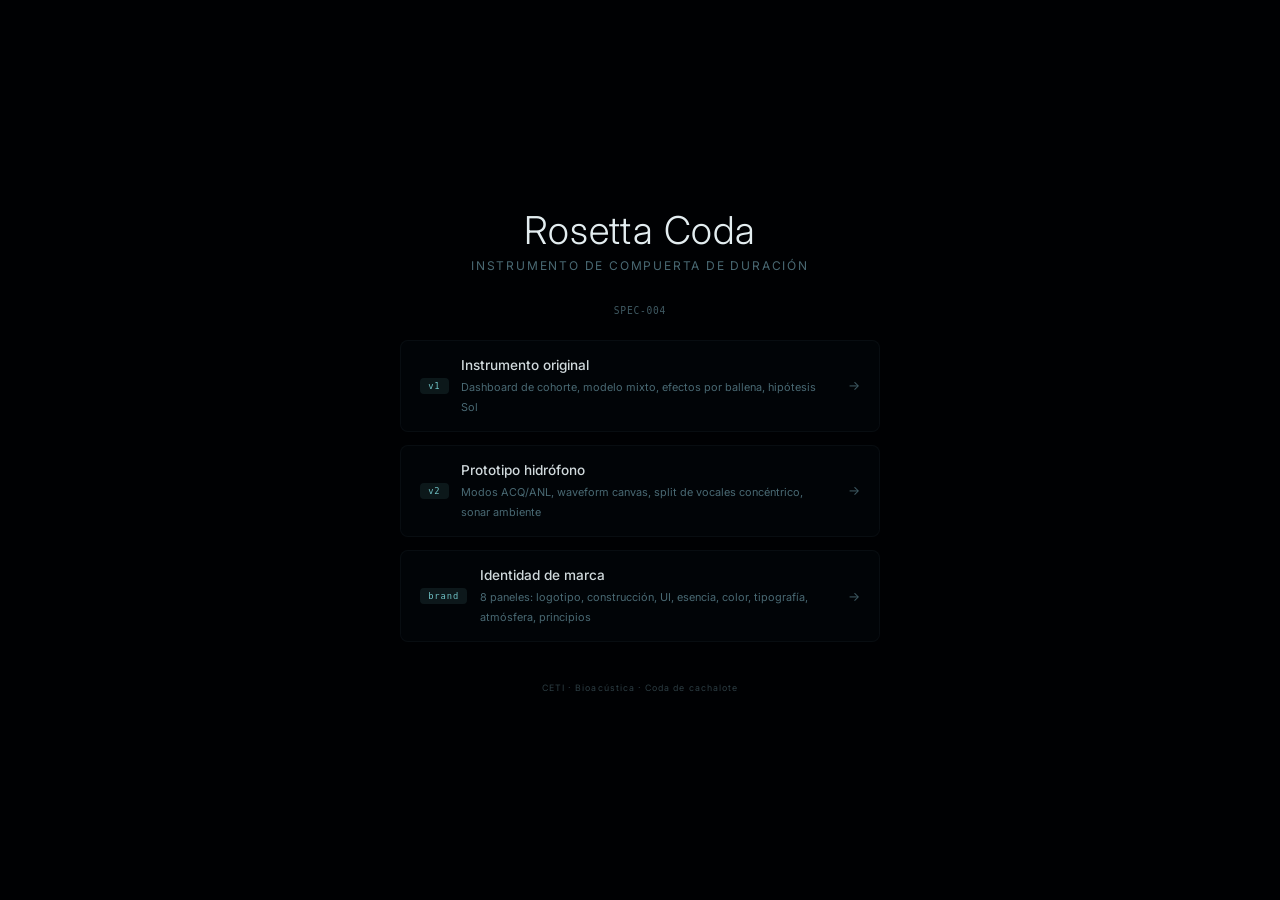
==== index.html @ 9d6b6f91 "feat(rosetta-coda): polish v2 states/transitions + anti-slop launcher - demo/rosetta-coda-v2.html: r" ====
<!DOCTYPE html>
<html lang="es">
<head>
  <meta charset="utf-8">
  <meta name="viewport" content="width=device-width, initial-scale=1">
  <title>Rosetta Coda — Instrumento de compuerta de duración</title>
  <link href="https://fonts.googleapis.com/css2?family=Inter:wght@300;400;500;600&display=swap" rel="stylesheet">
<style>
*, *::before, *::after { box-sizing: border-box; margin: 0; padding: 0; }
html, body { width: 100%; height: 100%; }
body {
  background: oklch(0.07 0.015 240);
  font-family: "Inter", system-ui, sans-serif;
  color: oklch(0.88 0.01 215);
  -webkit-font-smoothing: antialiased;
  display: flex; flex-direction: column; align-items: center;
  justify-content: center; min-height: 100dvh; padding: 2rem;
}
h1 {
  font-weight: 300; font-size: clamp(1.6rem, 3vw, 2.4rem);
  letter-spacing: 0.02em; margin-bottom: 0.3rem;
  color: oklch(0.94 0.012 215);
}
.sub {
  font-size: 0.75rem; letter-spacing: 0.15em; text-transform: uppercase;
  color: oklch(0.50 0.04 218); margin-bottom: 2rem;
}
.cards {
  display: grid; gap: 0.8rem; width: 100%; max-width: 480px;
}
.card {
  background: oklch(0.10 0.016 236);
  border: 1px solid oklch(0.25 0.02 230 / 0.3);
  border-radius: 8px; padding: 1rem 1.2rem;
  text-decoration: none; color: inherit;
  display: flex; align-items: center; gap: 0.8rem;
  transition: background 0.15s ease, border-color 0.15s ease;
}
.card:hover { background: oklch(0.13 0.018 234);
  border-color: oklch(0.35 0.025 228 / 0.4); }
.card:active { transform: scale(0.99); }
.card .badge {
  font-family: "SF Mono", ui-monospace, monospace;
  font-size: 0.55rem; letter-spacing: 0.1em;
  padding: 0.2rem 0.5rem; border-radius: 4px;
  background: oklch(0.60 0.06 200 / 0.15);
  color: oklch(0.76 0.08 200); flex: none;
}
.card .info { flex: 1; }
.card .info strong {
  font-weight: 500; font-size: 0.85rem;
  display: block; margin-bottom: 0.15rem;
}
.card .info span {
  font-size: 0.68rem; color: oklch(0.50 0.04 218);
}
.card .arrow {
  font-size: 0.8rem; color: oklch(0.45 0.035 220);
  flex: none; transition: transform 0.15s ease;
}
.card:hover .arrow { transform: translateX(3px); }
.footer {
  margin-top: 2.5rem;
  font-size: 0.55rem; letter-spacing: 0.12em;
  color: oklch(0.35 0.025 220); text-align: center;
}
.spec {
  font-family: "SF Mono", ui-monospace, monospace;
  font-size: 0.6rem; color: oklch(0.45 0.035 220);
  letter-spacing: 0.08em; margin-bottom: 1.5rem;
}
</style>
</head>
<body>
  <h1>Rosetta Coda</h1>
  <p class="sub">Instrumento de compuerta de duración</p>
  <p class="spec">SPEC-004</p>

  <div class="cards">
    <a class="card" href="/demo/index.html">
      <span class="badge">v1</span>
      <span class="info">
        <strong>Instrumento original</strong>
        <span>Dashboard de cohorte, modelo mixto, efectos por ballena, hipótesis Sol</span>
      </span>
      <span class="arrow">→</span>
    </a>

    <a class="card" href="/demo/rosetta-coda-v2.html">
      <span class="badge">v2</span>
      <span class="info">
        <strong>Prototipo hidrófono</strong>
        <span>Modos ACQ/ANL, waveform canvas, split de vocales concéntrico, sonar ambiente</span>
      </span>
      <span class="arrow">→</span>
    </a>

    <a class="card" href="/demo/rosetta-coda-brandkit.html">
      <span class="badge">brand</span>
      <span class="info">
        <strong>Identidad de marca</strong>
        <span>8 paneles: logotipo, construcción, UI, esencia, color, tipografía, atmósfera, principios</span>
      </span>
      <span class="arrow">→</span>
    </a>
  </div>

  <footer class="footer">CETI · Bioacústica · Coda de cachalote</footer>
</body>
</html>
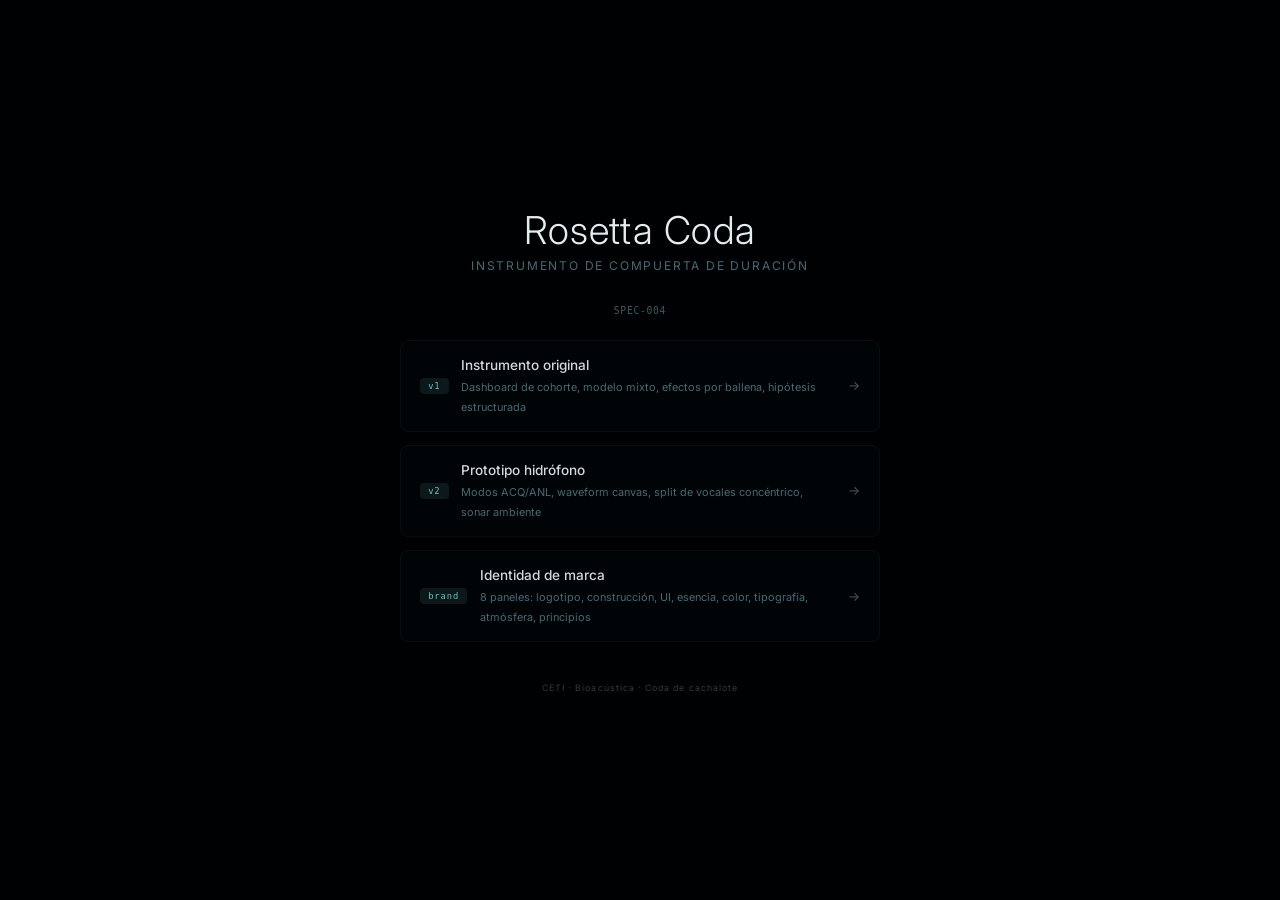
==== commit b1c5bbcc: "refactor: generalize hypothesis demo naming beyond SOL Drops the SOL-specific names now that the sta" ====
--- a/index.html
+++ b/index.html
@@ -81,7 +81,7 @@
       <span class="badge">v1</span>
       <span class="info">
         <strong>Instrumento original</strong>
-        <span>Dashboard de cohorte, modelo mixto, efectos por ballena, hipótesis Sol</span>
+        <span>Dashboard de cohorte, modelo mixto, efectos por ballena, hipótesis estructurada</span>
       </span>
       <span class="arrow">→</span>
     </a>
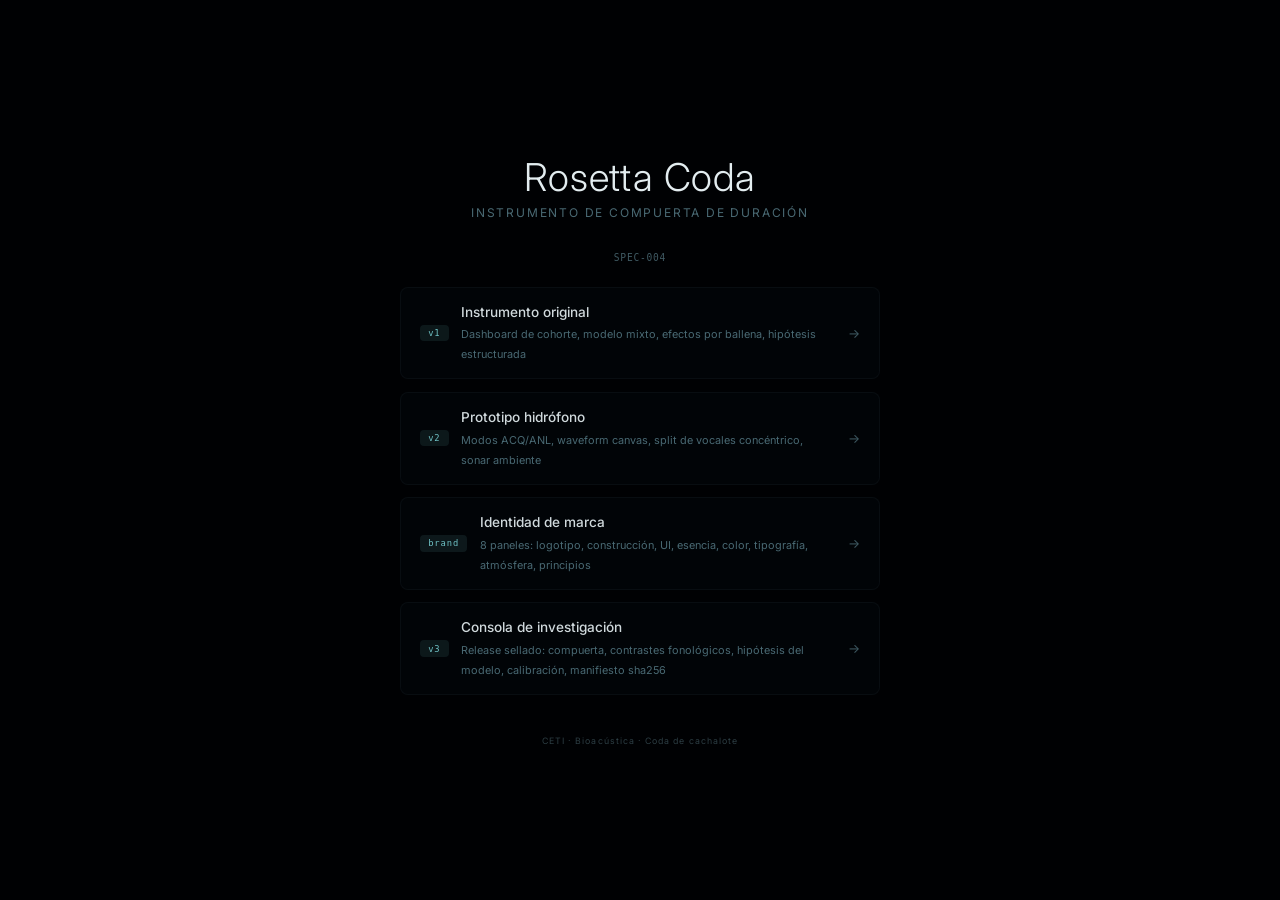
==== commit be876156: "feat: research console UI + live hypothesis artifact + static deploy config (SPEC-011)" ====
--- a/index.html
+++ b/index.html
@@ -103,6 +103,15 @@
       </span>
       <span class="arrow">→</span>
     </a>
+
+    <a class="card" href="/research/">
+      <span class="badge">v3</span>
+      <span class="info">
+        <strong>Consola de investigación</strong>
+        <span>Release sellado: compuerta, contrastes fonológicos, hipótesis del modelo, calibración, manifiesto sha256</span>
+      </span>
+      <span class="arrow">→</span>
+    </a>
   </div>
 
   <footer class="footer">CETI · Bioacústica · Coda de cachalote</footer>
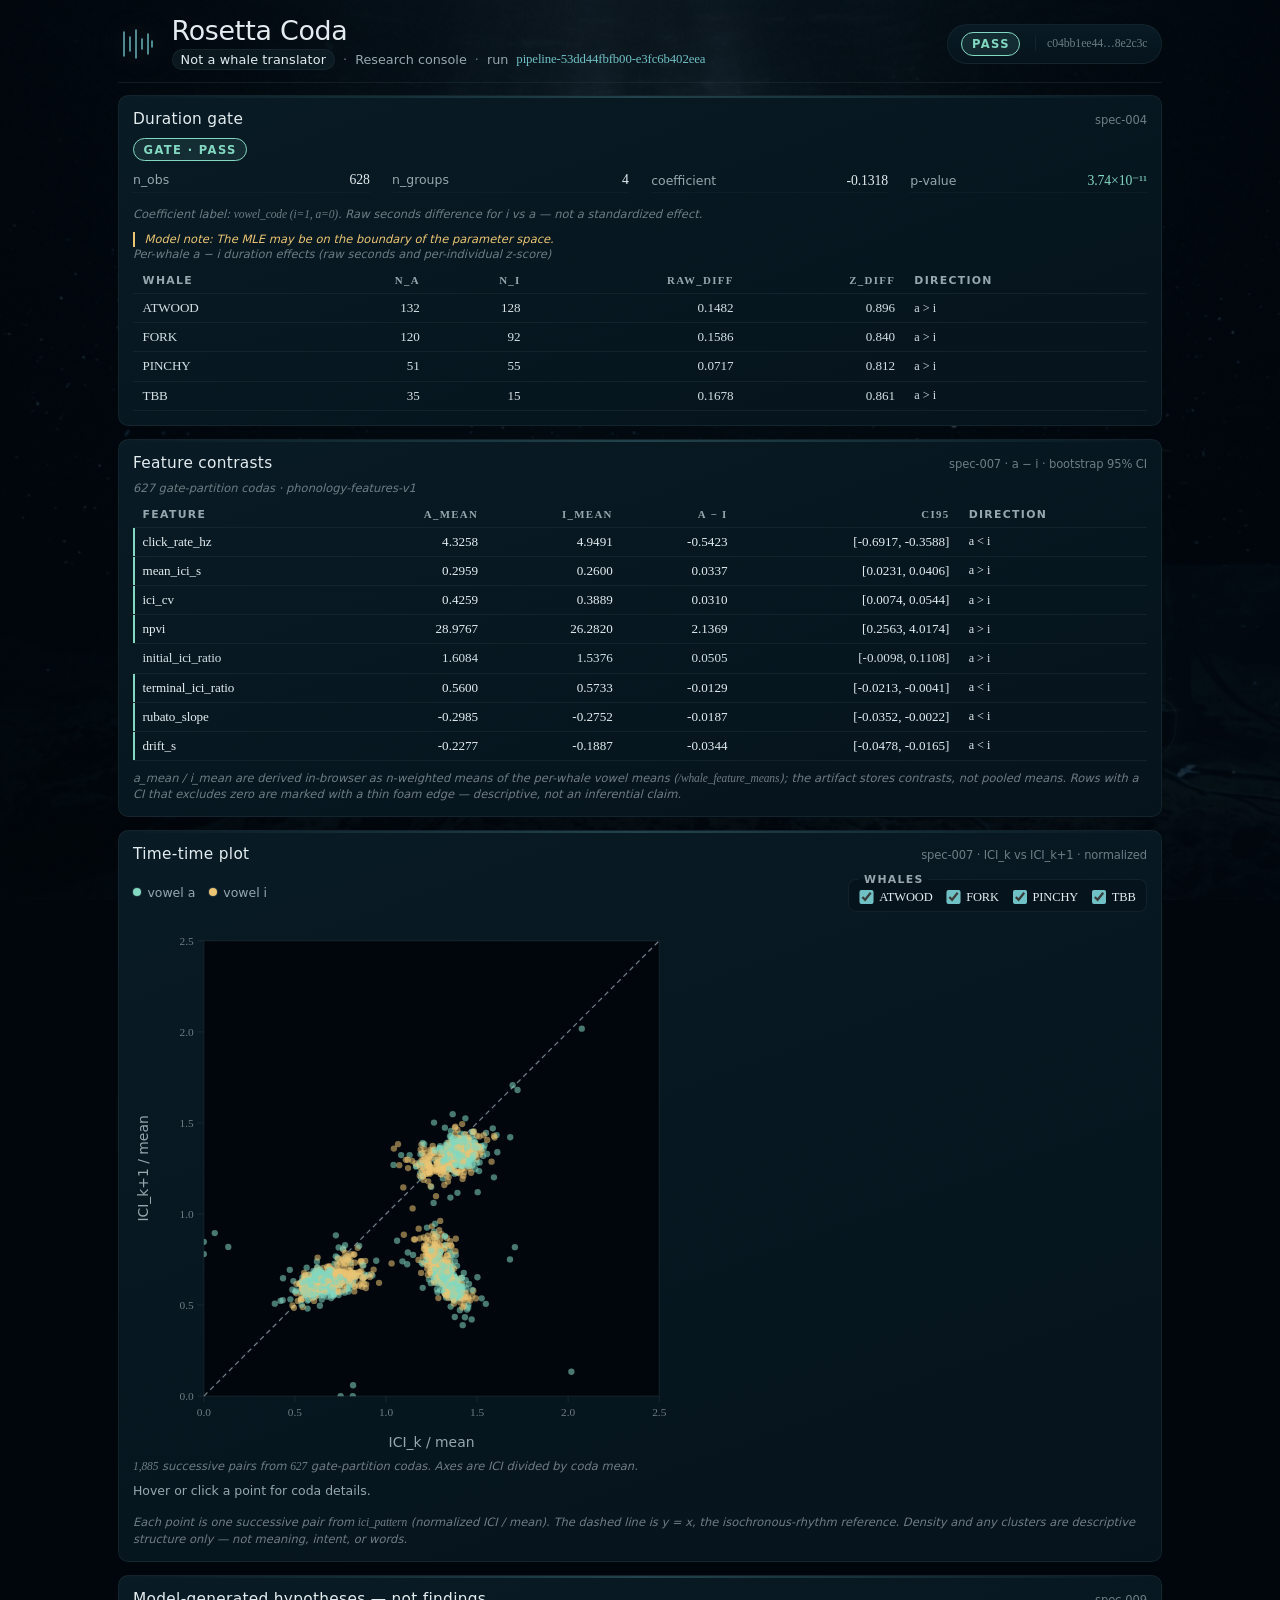
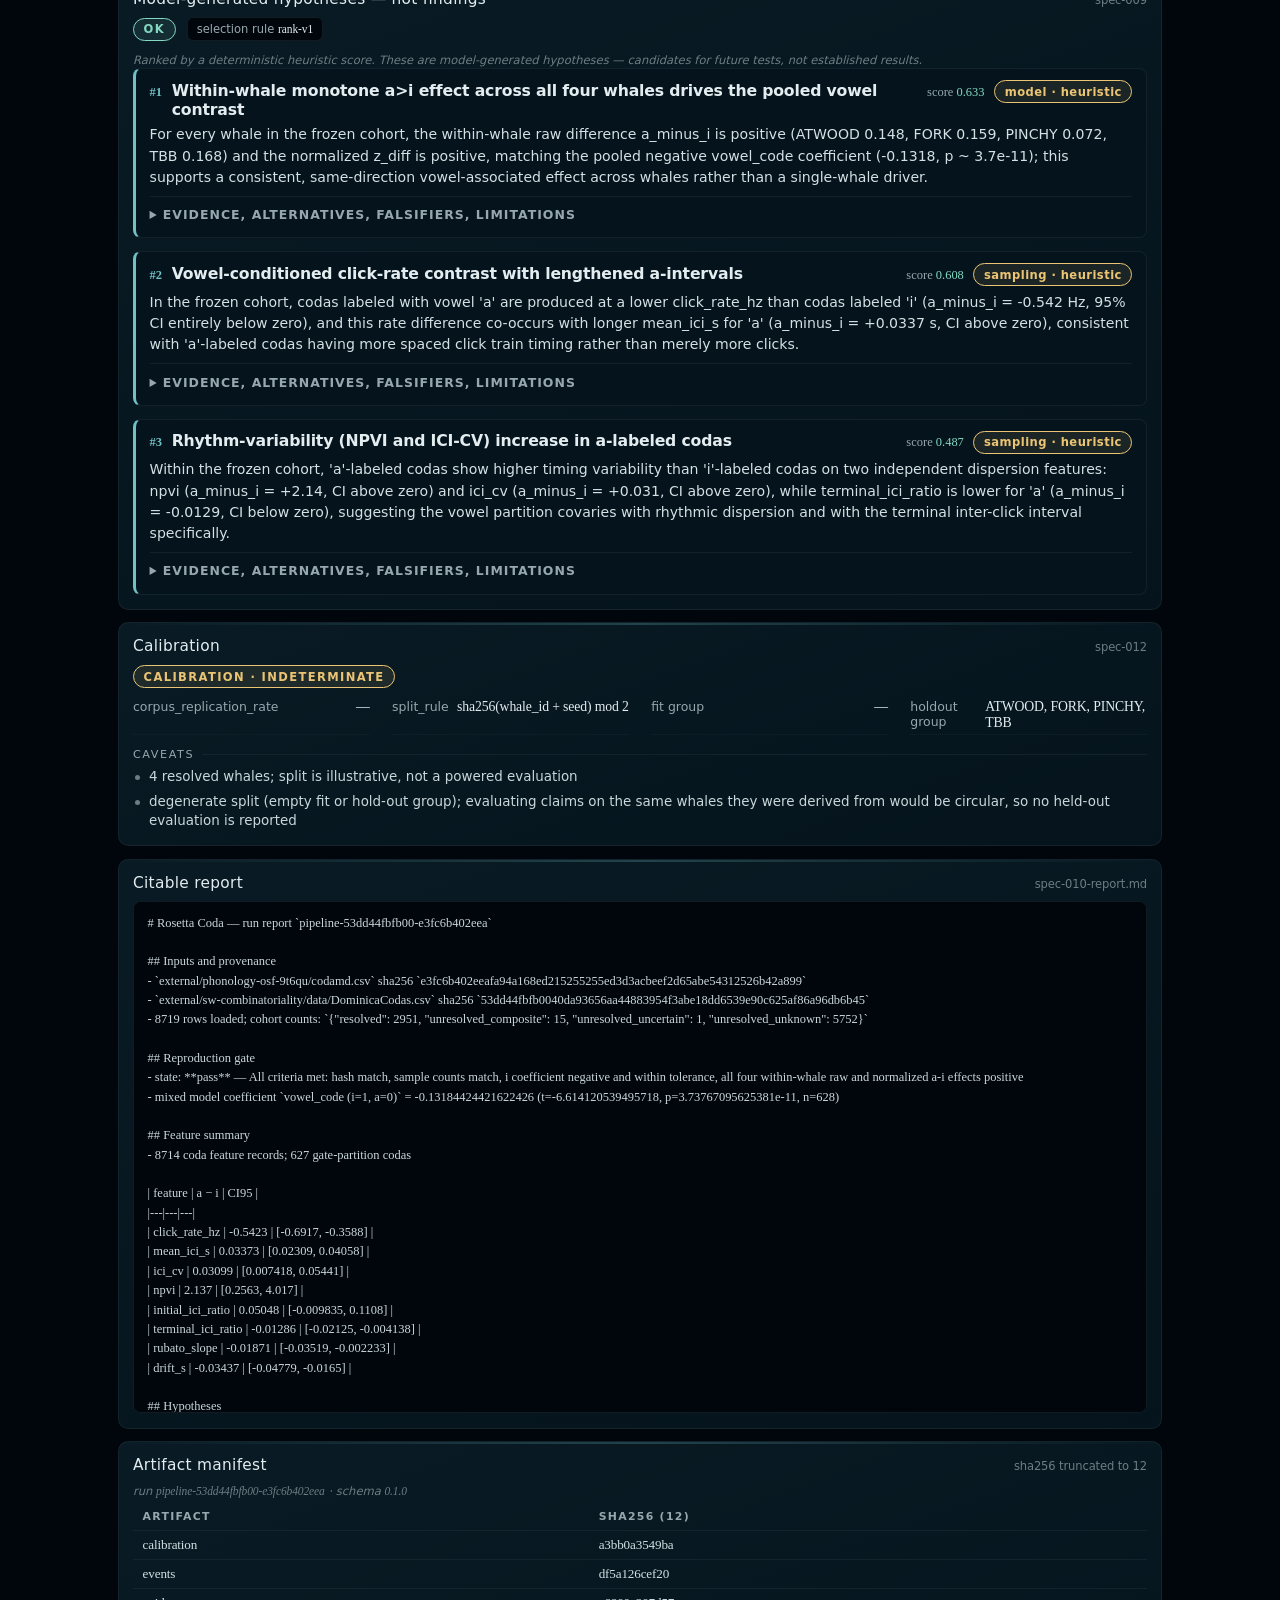
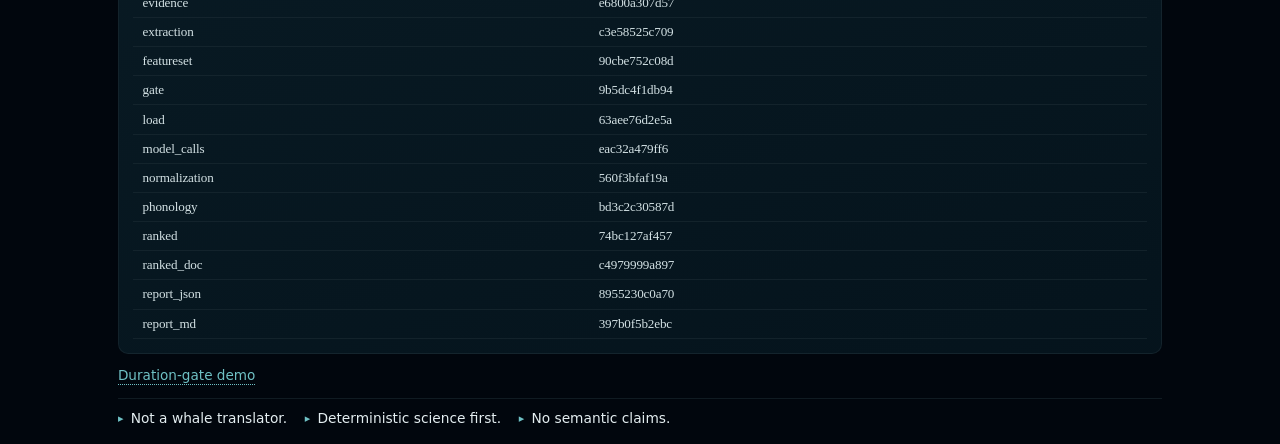
==== commit 7c8947dc: "feat: land the public site on the research console The root URL was a launcher for the old demo, v2 " ====
--- a/index.html
+++ b/index.html
@@ -1,119 +1,14 @@
 <!DOCTYPE html>
-<html lang="es">
+<html lang="en">
 <head>
-  <meta charset="utf-8">
-  <meta name="viewport" content="width=device-width, initial-scale=1">
-  <title>Rosetta Coda — Instrumento de compuerta de duración</title>
-  <link href="https://fonts.googleapis.com/css2?family=Inter:wght@300;400;500;600&display=swap" rel="stylesheet">
-<style>
-*, *::before, *::after { box-sizing: border-box; margin: 0; padding: 0; }
-html, body { width: 100%; height: 100%; }
-body {
-  background: oklch(0.07 0.015 240);
-  font-family: "Inter", system-ui, sans-serif;
-  color: oklch(0.88 0.01 215);
-  -webkit-font-smoothing: antialiased;
-  display: flex; flex-direction: column; align-items: center;
-  justify-content: center; min-height: 100dvh; padding: 2rem;
-}
-h1 {
-  font-weight: 300; font-size: clamp(1.6rem, 3vw, 2.4rem);
-  letter-spacing: 0.02em; margin-bottom: 0.3rem;
-  color: oklch(0.94 0.012 215);
-}
-.sub {
-  font-size: 0.75rem; letter-spacing: 0.15em; text-transform: uppercase;
-  color: oklch(0.50 0.04 218); margin-bottom: 2rem;
-}
-.cards {
-  display: grid; gap: 0.8rem; width: 100%; max-width: 480px;
-}
-.card {
-  background: oklch(0.10 0.016 236);
-  border: 1px solid oklch(0.25 0.02 230 / 0.3);
-  border-radius: 8px; padding: 1rem 1.2rem;
-  text-decoration: none; color: inherit;
-  display: flex; align-items: center; gap: 0.8rem;
-  transition: background 0.15s ease, border-color 0.15s ease;
-}
-.card:hover { background: oklch(0.13 0.018 234);
-  border-color: oklch(0.35 0.025 228 / 0.4); }
-.card:active { transform: scale(0.99); }
-.card .badge {
-  font-family: "SF Mono", ui-monospace, monospace;
-  font-size: 0.55rem; letter-spacing: 0.1em;
-  padding: 0.2rem 0.5rem; border-radius: 4px;
-  background: oklch(0.60 0.06 200 / 0.15);
-  color: oklch(0.76 0.08 200); flex: none;
-}
-.card .info { flex: 1; }
-.card .info strong {
-  font-weight: 500; font-size: 0.85rem;
-  display: block; margin-bottom: 0.15rem;
-}
-.card .info span {
-  font-size: 0.68rem; color: oklch(0.50 0.04 218);
-}
-.card .arrow {
-  font-size: 0.8rem; color: oklch(0.45 0.035 220);
-  flex: none; transition: transform 0.15s ease;
-}
-.card:hover .arrow { transform: translateX(3px); }
-.footer {
-  margin-top: 2.5rem;
-  font-size: 0.55rem; letter-spacing: 0.12em;
-  color: oklch(0.35 0.025 220); text-align: center;
-}
-.spec {
-  font-family: "SF Mono", ui-monospace, monospace;
-  font-size: 0.6rem; color: oklch(0.45 0.035 220);
-  letter-spacing: 0.08em; margin-bottom: 1.5rem;
-}
-</style>
+  <meta charset="utf-8" />
+  <meta name="viewport" content="width=device-width, initial-scale=1" />
+  <meta http-equiv="refresh" content="0; url=/research/" />
+  <link rel="canonical" href="/research/" />
+  <title>Rosetta Coda — Research Console</title>
+  <script>location.replace("/research/");</script>
 </head>
 <body>
-  <h1>Rosetta Coda</h1>
-  <p class="sub">Instrumento de compuerta de duración</p>
-  <p class="spec">SPEC-004</p>
-
-  <div class="cards">
-    <a class="card" href="/demo/index.html">
-      <span class="badge">v1</span>
-      <span class="info">
-        <strong>Instrumento original</strong>
-        <span>Dashboard de cohorte, modelo mixto, efectos por ballena, hipótesis estructurada</span>
-      </span>
-      <span class="arrow">→</span>
-    </a>
-
-    <a class="card" href="/demo/rosetta-coda-v2.html">
-      <span class="badge">v2</span>
-      <span class="info">
-        <strong>Prototipo hidrófono</strong>
-        <span>Modos ACQ/ANL, waveform canvas, split de vocales concéntrico, sonar ambiente</span>
-      </span>
-      <span class="arrow">→</span>
-    </a>
-
-    <a class="card" href="/demo/rosetta-coda-brandkit.html">
-      <span class="badge">brand</span>
-      <span class="info">
-        <strong>Identidad de marca</strong>
-        <span>8 paneles: logotipo, construcción, UI, esencia, color, tipografía, atmósfera, principios</span>
-      </span>
-      <span class="arrow">→</span>
-    </a>
-
-    <a class="card" href="/research/">
-      <span class="badge">v3</span>
-      <span class="info">
-        <strong>Consola de investigación</strong>
-        <span>Release sellado: compuerta, contrastes fonológicos, hipótesis del modelo, calibración, manifiesto sha256</span>
-      </span>
-      <span class="arrow">→</span>
-    </a>
-  </div>
-
-  <footer class="footer">CETI · Bioacústica · Coda de cachalote</footer>
+  <p><a href="/research/">Research console</a></p>
 </body>
 </html>
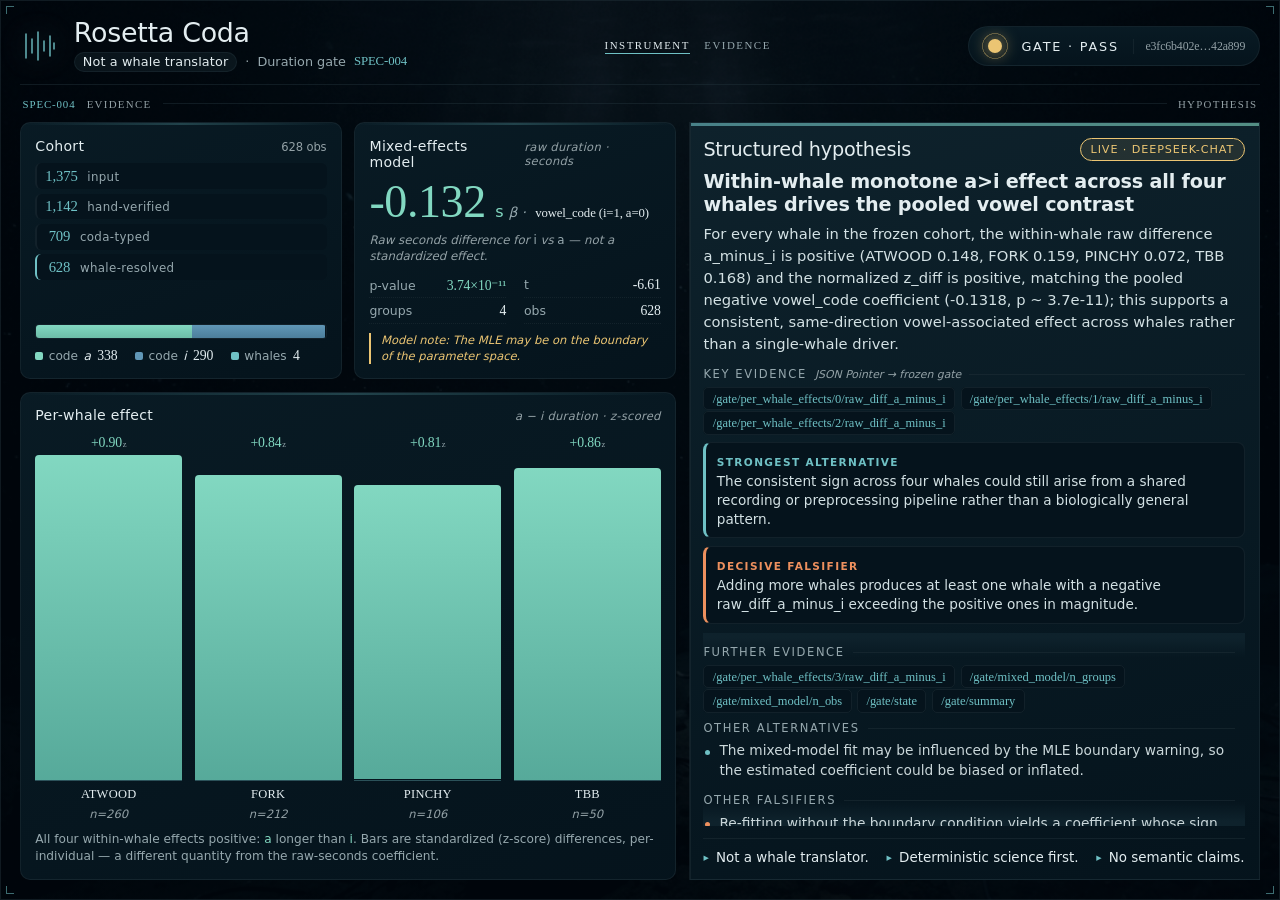
==== commit 8b1302b1: "feat: put the instrument on / and the paper on /evidence Vercel strips trailing slashes, so relative" ====
--- a/index.html
+++ b/index.html
@@ -3,12 +3,133 @@
 <head>
   <meta charset="utf-8" />
   <meta name="viewport" content="width=device-width, initial-scale=1" />
-  <meta http-equiv="refresh" content="0; url=/research/" />
-  <link rel="canonical" href="/research/" />
-  <title>Rosetta Coda — Research Console</title>
-  <script>location.replace("/research/");</script>
+  <title>Rosetta Coda — Duration Gate Instrument</title>
+  <meta name="description" content="A deterministic duration-gate instrument for sperm-whale coda research. Not a whale translator." />
+  <link rel="canonical" href="/" />
+  <link rel="icon" href="data:image/svg+xml,%3Csvg xmlns='http://www.w3.org/2000/svg' viewBox='0 0 40 40'%3E%3Cg fill='none' stroke='%235fd0c4' stroke-width='2.4' stroke-linecap='round'%3E%3Cline x1='7' y1='9' x2='7' y2='31'/%3E%3Cline x1='15' y1='6' x2='15' y2='34'/%3E%3Cline x1='23' y1='14' x2='23' y2='26'/%3E%3Cline x1='31' y1='10' x2='31' y2='30'/%3E%3C/g%3E%3C/svg%3E" />
+  <link rel="stylesheet" href="/demo/styles.css" />
 </head>
 <body>
-  <p><a href="/research/">Research console</a></p>
+  <div class="particles" aria-hidden="true">
+    <span class="particle"></span><span class="particle"></span><span class="particle"></span>
+    <span class="particle"></span><span class="particle"></span><span class="particle"></span>
+    <span class="particle"></span><span class="particle"></span><span class="particle"></span>
+    <span class="particle"></span><span class="particle"></span><span class="particle"></span>
+    <span class="particle"></span><span class="particle"></span><span class="particle"></span>
+  </div>
+  <div class="whale-bg" aria-hidden="true"></div>
+
+  <a class="skip-link" href="#hypothesis">Skip to hypothesis</a>
+
+  <main class="instrument" aria-label="Rosetta Coda duration-gate instrument">
+    <span class="frame-mark frame-mark--tl" aria-hidden="true"></span>
+    <span class="frame-mark frame-mark--tr" aria-hidden="true"></span>
+    <span class="frame-mark frame-mark--bl" aria-hidden="true"></span>
+    <span class="frame-mark frame-mark--br" aria-hidden="true"></span>
+
+    <header class="masthead">
+      <div class="ident">
+        <span class="ident__mark" aria-hidden="true">
+          <svg viewBox="0 0 40 40" width="40" height="40" aria-hidden="true" focusable="false">
+            <g fill="none" stroke="currentColor" stroke-width="1.4" stroke-linecap="round">
+              <line class="ct-line" x1="6"  y1="8" x2="6"  y2="32" />
+              <line class="ct-line" x1="12" y1="13" x2="12" y2="27" />
+              <line class="ct-line" x1="18" y1="6" x2="18" y2="34" />
+              <line class="ct-line" x1="24" y1="15" x2="24" y2="25" />
+              <line class="ct-line" x1="30" y1="10" x2="30" y2="30" />
+              <line class="ct-line" x1="34" y1="17" x2="34" y2="23" />
+            </g>
+          </svg>
+        </span>
+        <div class="ident__text">
+          <h1>Rosetta&nbsp;Coda</h1>
+          <p class="ident__sub"><span class="ident__tag">Not a whale translator</span><span class="ident__sep" aria-hidden="true">·</span>Duration gate <span class="mono">SPEC-004</span></p>
+        </div>
+      </div>
+
+      <nav class="site-nav" aria-label="Site">
+        <a href="/" aria-current="page">Instrument</a>
+        <a href="/evidence">Evidence</a>
+      </nav>
+
+      <div class="status" role="status" aria-live="polite">
+        <span class="status__lamp-wrap" data-state="loading" id="lamp-wrap" aria-hidden="true">
+          <span class="status__lamp" data-state="loading" aria-hidden="true"></span>
+        </span>
+        <span class="status__label" id="gate-state-label">Reading artifact…</span>
+        <span class="status__hash mono" id="gate-hash" title="Frozen artifact SHA-256">—</span>
+      </div>
+    </header>
+
+    <p class="rail" aria-hidden="true">
+      <span class="mono">SPEC-004</span>
+      <span>evidence</span>
+      <span class="rail__rule"></span>
+      <span>hypothesis</span>
+    </p>
+
+    <section class="evidence" aria-label="Deterministic evidence">
+      <article class="panel panel--cohort">
+        <h2 class="panel__title">Cohort <span class="panel__meta mono" id="cohort-total">—</span></h2>
+        <ol class="funnel" id="funnel" aria-label="Cohort filtering funnel">
+          <li class="funnel__step is-skeleton"><span class="funnel__n mono">—</span><span class="funnel__k">input</span></li>
+        </ol>
+        <div class="split" aria-label="Vowel-code split of the analysed cohort">
+          <div class="split__bar" id="split-bar" role="img" aria-label="Vowel split bar">
+            <span class="split__seg split__seg--a" id="seg-a" style="flex:1"></span>
+            <span class="split__seg split__seg--i" id="seg-i" style="flex:1"></span>
+          </div>
+          <dl class="split__legend">
+            <div><dt><span class="dot dot--a"></span>code <em>a</em></dt><dd class="mono" id="n-a">—</dd></div>
+            <div><dt><span class="dot dot--i"></span>code <em>i</em></dt><dd class="mono" id="n-i">—</dd></div>
+            <div><dt><span class="dot dot--w"></span>whales</dt><dd class="mono" id="n-groups">—</dd></div>
+          </dl>
+        </div>
+      </article>
+
+      <article class="panel panel--model">
+        <h2 class="panel__title">Mixed-effects model <span class="panel__meta">raw duration · seconds</span></h2>
+        <p class="coef">
+          <span class="coef__value mono" id="coef-value">—</span>
+          <span class="coef__unit"><span class="coef__s">s</span> β&nbsp;·&nbsp;<span id="coef-label" class="mono">vowel code</span></span>
+        </p>
+        <p class="coef__note">Raw seconds difference for <em>i</em> vs <em>a</em> — not a standardized effect.</p>
+        <dl class="stats">
+          <div><dt>p-value</dt><dd class="mono" id="p-value">—</dd></div>
+          <div><dt>t</dt><dd class="mono" id="t-value">—</dd></div>
+          <div><dt>groups</dt><dd class="mono" id="m-groups">—</dd></div>
+          <div><dt>obs</dt><dd class="mono" id="m-obs">—</dd></div>
+        </dl>
+        <p class="warn" id="model-warn" hidden></p>
+      </article>
+
+      <article class="panel panel--whales">
+        <h2 class="panel__title">Per-whale effect <span class="panel__meta">a − i duration · z-scored</span></h2>
+        <div class="whales" id="whales" aria-label="Within-whale a-minus-i standardized duration effects">
+          <p class="empty">No whale effects loaded.</p>
+        </div>
+        <p class="whales__foot">All four within-whale effects positive: <em>a</em> longer than <em>i</em>. Bars are standardized (z-score) differences, per-individual — a different quantity from the raw-seconds coefficient.</p>
+      </article>
+    </section>
+
+    <section class="hypo" id="hypothesis" aria-label="Structured hypothesis">
+      <div class="hypo__head">
+        <h2>Structured hypothesis</h2>
+        <span class="hypo__origin" id="hypo-origin" data-origin="mock">Preview — no live model call yet</span>
+      </div>
+      <div class="hypo__pinned" id="hypo-pinned">
+        <p class="empty">Awaiting evidence…</p>
+      </div>
+      <div class="hypo__detail" id="hypo-detail" aria-busy="true"></div>
+      <div class="creed" aria-label="Instrument principles">
+        <span>Not a whale translator.</span>
+        <span>Deterministic science first.</span>
+        <span>No semantic claims.</span>
+      </div>
+    </section>
+  </main>
+
+  <div class="toast" id="toast" role="alert" hidden></div>
+  <script src="/demo/app.js" defer></script>
 </body>
 </html>
--- a/demo/styles.css
+++ b/demo/styles.css
@@ -0,0 +1,633 @@
+/* ══════════════════════════════════════════════════════════════════
+   Rosetta Coda — duration-gate instrument
+   Aesthetic: CETI-inspired deep ocean hydrophone station.
+   Dark abyss, bioluminescent particles, sonar pulse lamp,
+   animated click-train identity. Fits one 16:9 viewport.
+   ════════════════════════════════════════════════════════════════════ */
+
+:root {
+  color-scheme: dark;
+
+  /* Water column — CETI deep */
+  --abyss:   oklch(0.12 0.022 240);
+  --deep:    oklch(0.18 0.028 236);
+  --panel:   oklch(0.21 0.030 234);
+  --panel-2: oklch(0.24 0.032 232);
+  --line:    oklch(0.30 0.025 230 / 0.5);
+
+  /* Ink */
+  --bone:  oklch(0.94 0.012 215);
+  --muted: oklch(0.72 0.022 218);
+  --faint: oklch(0.70 0.018 220);
+
+  /* Signals — CETI ocean palette */
+  --teal:    oklch(0.76 0.08 200);
+  --foam:    oklch(0.82 0.09 175);
+  --deepsea: oklch(0.65 0.075 235);
+  --amber:   oklch(0.84 0.11 85);
+  --coral:   oklch(0.74 0.13 48);
+
+  --pass: var(--amber);
+  --fail: var(--coral);
+
+  --r: 10px;
+  --pad: clamp(0.7rem, 1.1vw, 1.15rem);
+  --gap: clamp(0.6rem, 1vw, 1rem);
+
+  --display: "Inter", "SF Pro Display", -apple-system, BlinkMacSystemFont, system-ui, sans-serif;
+  --body: "Inter", "SF Pro Text", -apple-system, BlinkMacSystemFont, system-ui, sans-serif;
+  --mono: "SF Mono", "Cascadia Code", "Roboto Mono", ui-monospace;
+}
+
+* { box-sizing: border-box; }
+
+html, body { height: 100%; }
+
+body {
+  margin: 0;
+  font-family: var(--body);
+  color: var(--bone);
+  background: var(--abyss);
+  background-attachment: fixed;
+  -webkit-font-smoothing: antialiased;
+  text-rendering: optimizeLegibility;
+  overflow: hidden;
+  position: relative;
+}
+/* Ocean background image layer */
+body::before {
+  content: ""; position: fixed; inset: 0;
+  background:
+    linear-gradient(180deg, oklch(0.12 0.022 240 / 0.7) 0%, oklch(0.12 0.022 240 / 0.85) 100%),
+    url("assets/ocean-bg.png") center / cover no-repeat;
+  z-index: 0;
+  pointer-events: none;
+}
+
+/* ── Ambient bioluminescent particles ────────────────────────── */
+.particles { position: fixed; inset: 0; pointer-events: none; z-index: 0;
+  overflow: hidden; will-change: transform; }
+
+/* Whale silhouette — subtle ambient element */
+.whale-bg {
+  position: fixed; inset: 0; pointer-events: none; z-index: 0;
+  background: url("assets/whale-silhouette.png") right bottom / min(50vw, 600px) auto no-repeat;
+  opacity: 0.07;
+  mix-blend-mode: screen;
+}
+.particle {
+  position: absolute;
+  width: 3px; height: 3px;
+  border-radius: 50%;
+  background: oklch(0.76 0.08 200 / 0.35);
+  box-shadow: 0 0 6px 2px oklch(0.76 0.08 200 / 0.15);
+  will-change: transform, opacity;
+  animation: drift ease-out infinite;
+}
+.particle:nth-child(1)  { left: 12%;  animation-duration: 24s; animation-delay: 0s;  bottom: -5%; }
+.particle:nth-child(2)  { left: 25%;  animation-duration: 28s; animation-delay: 2s;  bottom: -5%; }
+.particle:nth-child(3)  { left: 40%;  animation-duration: 22s; animation-delay: 5s;  bottom: -5%; }
+.particle:nth-child(4)  { left: 55%;  animation-duration: 26s; animation-delay: 1s;  bottom: -5%; }
+.particle:nth-child(5)  { left: 68%;  animation-duration: 24s; animation-delay: 7s;  bottom: -5%; }
+.particle:nth-child(6)  { left: 80%;  animation-duration: 27s; animation-delay: 3s;  bottom: -5%; }
+.particle:nth-child(7)  { left: 35%;  animation-duration: 21s; animation-delay: 9s;  bottom: -5%; }
+.particle:nth-child(8)  { left: 72%;  animation-duration: 26s; animation-delay: 4s;  bottom: -5%; }
+.particle:nth-child(9)  { left: 50%;  animation-duration: 25s; animation-delay: 6s;  bottom: -5%; }
+.particle:nth-child(10) { left: 90%;  animation-duration: 23s; animation-delay: 8s;  bottom: -5%; width: 2px; height: 2px; }
+.particle:nth-child(11) { left: 18%;  animation-duration: 20s; animation-delay: 11s; bottom: -5%; width: 4px; height: 4px; }
+.particle:nth-child(12) { left: 62%;  animation-duration: 28s; animation-delay: 10s; bottom: -5%; }
+.particle:nth-child(13) { left: 8%;   animation-duration: 22s; animation-delay: 13s; bottom: -5%; width: 2px; height: 2px; }
+.particle:nth-child(14) { left: 45%;  animation-duration: 27s; animation-delay: 12s; bottom: -5%; }
+.particle:nth-child(15) { left: 85%;  animation-duration: 21s; animation-delay: 15s; bottom: -5%; width: 2px; height: 2px; }
+
+@keyframes drift {
+  0%   { transform: translateY(0) translateX(0); opacity: 0; }
+  10%  { opacity: 1; }
+  90%  { opacity: 0.6; }
+  100% { transform: translateY(-110vh) translateX(40px); opacity: 0; }
+}
+
+.mono { font-family: var(--mono); font-feature-settings: "tnum" 1; letter-spacing: -0.01em; }
+
+.skip-link {
+  position: absolute; left: 0.5rem; top: -3rem;
+  background: var(--panel); color: var(--bone);
+  padding: 0.5rem 0.85rem; border-radius: var(--r);
+  z-index: 20; transition: top 0.16s ease;
+}
+.skip-link:focus { top: 0.5rem; }
+
+/* ── Instrument grid ─────────────────────────────────────────────── */
+.instrument {
+  height: 100vh;
+  height: 100dvh;
+  padding: clamp(0.85rem, 1.5vw, 1.5rem);
+  display: grid;
+  grid-template-columns: minmax(0, 1.08fr) minmax(0, 0.92fr);
+  grid-template-rows: auto auto minmax(0, 1fr);
+  grid-template-areas:
+    "mast mast"
+    "rail rail"
+    "evid hypo";
+  column-gap: 0;
+  row-gap: var(--gap);
+  max-width: 1680px;
+  margin-inline: auto;
+  position: relative;
+  z-index: 1;
+  border: 1px solid var(--line);
+  background: oklch(0.12 0.022 240 / 0.35);
+}
+.instrument .evidence { padding-right: var(--gap); border-right: 1px solid var(--line); }
+.instrument .hypo { padding-left: var(--gap); border-radius: 0; }
+
+.frame-mark {
+  position: absolute; width: 8px; height: 8px; pointer-events: none;
+  border-color: var(--teal); border-style: solid; opacity: 0.55; z-index: 2;
+}
+.frame-mark--tl { top: 5px; left: 5px; border-width: 1px 0 0 1px; }
+.frame-mark--tr { top: 5px; right: 5px; border-width: 1px 1px 0 0; }
+.frame-mark--bl { bottom: 5px; left: 5px; border-width: 0 0 1px 1px; }
+.frame-mark--br { bottom: 5px; right: 5px; border-width: 0 1px 1px 0; }
+
+.site-nav {
+  display: flex; align-items: center; gap: 0.9rem;
+  font-family: var(--mono); font-size: 0.68rem;
+  letter-spacing: 0.14em; text-transform: uppercase;
+}
+.site-nav a {
+  color: var(--muted); text-decoration: none;
+  border-bottom: 1px solid transparent; padding-bottom: 0.12rem;
+}
+.site-nav a:hover { color: var(--bone); }
+.site-nav a[aria-current="page"] {
+  color: var(--bone); border-bottom-color: var(--teal);
+}
+
+.rail {
+  grid-area: rail;
+  display: flex; align-items: center; gap: 0.7rem;
+  margin: 0; padding: 0 0.15rem;
+  font-family: var(--mono); font-size: 0.68rem;
+  letter-spacing: 0.12em; text-transform: uppercase;
+  color: var(--faint);
+}
+.rail .mono { color: var(--teal); letter-spacing: 0.08em; }
+.rail__rule {
+  flex: 1; height: 1px; background: var(--line); min-width: 2rem;
+}
+
+/* ── Masthead ────────────────────────────────────────────────────── */
+.masthead {
+  grid-area: mast;
+  display: flex; align-items: center; justify-content: space-between;
+  gap: 1rem;
+  flex-wrap: wrap;
+  padding-bottom: clamp(0.4rem, 0.9vw, 0.8rem);
+  border-bottom: 1px solid var(--line);
+}
+.ident { display: flex; align-items: center; gap: 0.85rem; }
+
+/* Animated click-train logo */
+.ident__mark { color: var(--teal); display: grid; place-items: center;
+  filter: drop-shadow(0 0 14px oklch(0.76 0.08 200 / 0.3)); }
+.ident__mark .ct-line {
+  stroke: currentColor;
+  stroke-width: 1.4;
+  stroke-linecap: round;
+  animation: clickTrain 2s ease-in-out infinite;
+}
+.ident__mark .ct-line:nth-child(1) { animation-delay: 0s; }
+.ident__mark .ct-line:nth-child(2) { animation-delay: 0.15s; }
+.ident__mark .ct-line:nth-child(3) { animation-delay: 0.3s; }
+.ident__mark .ct-line:nth-child(4) { animation-delay: 0.45s; }
+.ident__mark .ct-line:nth-child(5) { animation-delay: 0.6s; }
+.ident__mark .ct-line:nth-child(6) { animation-delay: 0.75s; }
+
+@keyframes clickTrain {
+  0%, 100% { opacity: 0.35; }
+  25%      { opacity: 1; }
+  50%      { opacity: 0.35; }
+}
+
+.ident__text h1 {
+  font-family: var(--display);
+  font-weight: 500; font-size: clamp(1.25rem, 2.1vw, 1.9rem);
+  line-height: 1; margin: 0; letter-spacing: -0.01em;
+}
+.ident__sub { margin: 0.28rem 0 0; color: var(--muted);
+  font-size: clamp(0.8rem, 0.95vw, 0.9rem);
+  display: flex; align-items: center; gap: 0.5rem; flex-wrap: wrap; }
+.ident__sub .mono { color: var(--teal); }
+.ident__tag {
+  color: var(--bone); font-weight: 500;
+  padding: 0.12rem 0.5rem; border-radius: 999px;
+  border: 1px solid var(--line); background: oklch(0.76 0.08 200 / 0.08);
+  letter-spacing: 0.01em;
+}
+.ident__sep { color: var(--faint); }
+
+.status {
+  display: flex; align-items: center; gap: 0.9rem;
+  padding: 0.45rem 0.85rem;
+  background: linear-gradient(var(--panel), var(--deep));
+  border: 1px solid var(--line); border-radius: 999px;
+  position: relative; overflow: hidden;
+}
+/* Sonar pulse rings */
+.status__lamp-wrap { position: relative; width: 24px; height: 24px;
+  display: grid; place-items: center; flex: none; }
+.status__lamp-wrap::before,
+.status__lamp-wrap::after {
+  content: ""; position: absolute;
+  width: 100%; height: 100%;
+  border-radius: 50%;
+  border: 1.5px solid transparent;
+  pointer-events: none;
+  will-change: transform, opacity;
+}
+.status__lamp-wrap[data-state="loading"]::before {
+  border-color: oklch(0.76 0.08 200 / 0.3);
+  animation: sonarRing 2.4s ease-out infinite;
+}
+.status__lamp-wrap[data-state="loading"]::after {
+  border-color: oklch(0.76 0.08 200 / 0.15);
+  animation: sonarRing 2.4s ease-out infinite 0.8s;
+}
+.status__lamp-wrap[data-state="pass"]::before {
+  border-color: oklch(0.84 0.11 85 / 0.25);
+  animation: sonarRing 3s ease-out infinite;
+}
+.status__lamp-wrap[data-state="pass"]::after {
+  border-color: oklch(0.84 0.11 85 / 0.12);
+  animation: sonarRing 3s ease-out infinite 1s;
+}
+
+@keyframes sonarRing {
+  0%   { transform: scale(0.8); opacity: 1; }
+  100% { transform: scale(3);   opacity: 0; }
+}
+
+.status__lamp {
+  width: 14px; height: 14px; border-radius: 50%;
+  background: var(--muted);
+  position: relative; z-index: 1;
+}
+.status__lamp[data-state="pass"] {
+  background: var(--pass);
+  box-shadow: 0 0 16px 2px oklch(0.84 0.11 85 / 0.6);
+  animation: pulse 2.6s ease-in-out infinite;
+}
+.status__lamp[data-state="fail"] {
+  background: var(--fail);
+  box-shadow: 0 0 16px 2px oklch(0.74 0.13 48 / 0.6);
+}
+.status__lamp[data-state="loading"] {
+  background: var(--teal);
+  box-shadow: 0 0 16px 2px oklch(0.76 0.08 200 / 0.5);
+  animation: blink 1.1s steps(2) infinite;
+}
+.status__label {
+  font-size: 0.8rem; letter-spacing: 0.14em; text-transform: uppercase;
+  color: var(--bone); font-weight: 500;
+}
+.status__hash {
+  font-size: 0.74rem; color: var(--faint);
+  padding-left: 0.7rem; border-left: 1px solid var(--line);
+}
+
+@keyframes pulse { 0%, 100% { opacity: 1; } 50% { opacity: 0.5; } }
+@keyframes blink { 0% { opacity: 0.3; } 100% { opacity: 1; } }
+
+/* ══ Evidence column ══ */
+.evidence {
+  grid-area: evid;
+  display: grid;
+  grid-template-columns: 1fr 1fr;
+  grid-template-rows: auto 1fr;
+  grid-template-areas:
+    "cohort model"
+    "whales whales";
+  gap: var(--gap);
+  min-height: 0;
+}
+.panel--cohort { grid-area: cohort; }
+.panel--model  { grid-area: model; }
+.panel--whales { grid-area: whales; }
+
+.panel {
+  background: linear-gradient(160deg, var(--panel) 0%, var(--deep) 100%);
+  border: 1px solid var(--line);
+  border-radius: var(--r);
+  padding: var(--pad);
+  min-height: 0;
+  display: flex; flex-direction: column;
+  position: relative;
+  backdrop-filter: blur(4px);
+}
+.panel::before {
+  content: ""; position: absolute; inset: 0 0 auto 0; height: 2px;
+  background: linear-gradient(90deg, transparent, var(--teal), transparent);
+  opacity: 0.25; border-radius: var(--r) var(--r) 0 0;
+}
+.panel__title {
+  margin: 0 0 0.6rem;
+  font-family: var(--display); font-weight: 500;
+  font-size: clamp(0.82rem, 1.1vw, 0.98rem);
+  letter-spacing: 0.02em; color: var(--bone);
+  display: flex; align-items: baseline; justify-content: space-between; gap: 0.5rem;
+}
+.panel__meta { color: var(--faint); font-size: 0.72rem; font-weight: 400;
+  font-family: var(--body); font-style: italic; }
+.panel__title .mono { font-style: normal; }
+
+/* Cohort funnel */
+.funnel { list-style: none; margin: 0 0 0.7rem; padding: 0;
+  display: grid; gap: 0.28rem; }
+.funnel__step {
+  display: grid; grid-template-columns: auto 1fr; align-items: baseline;
+  gap: 0.6rem; padding: 0.28rem 0.5rem;
+  background: var(--deep); border-radius: 6px;
+  border-left: 2px solid var(--line);
+}
+.funnel__step[data-terminal] { border-left-color: var(--teal); }
+.funnel__n { font-size: 0.92rem; color: var(--teal); text-align: right; min-width: 3.4ch; }
+.funnel__k { font-size: 0.74rem; color: var(--muted); text-transform: lowercase; letter-spacing: 0.03em; }
+.funnel__step.is-skeleton {
+  opacity: 0.4;
+  position: relative; overflow: hidden;
+}
+.funnel__step.is-skeleton::after {
+  content: ""; position: absolute; inset: 0;
+  background: linear-gradient(90deg,
+    transparent 0%,
+    oklch(0.40 0.03 222 / 0.15) 50%,
+    transparent 100%);
+  will-change: transform;
+  animation: skeletonShimmer 1.6s cubic-bezier(0.4, 0, 0.2, 1) infinite;
+}
+@keyframes skeletonShimmer {
+  0%   { transform: translateX(-100%); }
+  100% { transform: translateX(100%); }
+}
+
+/* Vowel split */
+.split { margin-top: auto; }
+.split__bar { display: flex; height: 15px; border-radius: 4px; overflow: hidden;
+  border: 1px solid var(--line); background: var(--deep); }
+.split__seg { display: block; height: 100%; }
+.split__seg--a { background: linear-gradient(var(--foam), oklch(0.74 0.085 175)); }
+.split__seg--i { background: linear-gradient(var(--deepsea), oklch(0.57 0.07 235)); }
+.split__legend { display: flex; gap: 1.1rem; margin: 0.55rem 0 0; }
+.split__legend div { display: flex; align-items: baseline; gap: 0.4rem; }
+.split__legend dt { display: flex; align-items: center; gap: 0.34rem; margin: 0;
+  color: var(--muted); font-size: 0.76rem; }
+.split__legend dt em { font-style: italic; color: var(--bone); }
+.split__legend dd { margin: 0; font-size: 0.86rem; color: var(--bone); }
+.dot { width: 8px; height: 8px; border-radius: 2px; display: inline-block; }
+.dot--a { background: var(--foam); }
+.dot--i { background: var(--deepsea); }
+.dot--w { background: var(--teal); }
+
+/* Mixed model */
+.coef { margin: 0.1rem 0 0.7rem; display: flex; align-items: baseline; gap: 0.6rem; flex-wrap: wrap; }
+.coef__value {
+  font-size: clamp(1.9rem, 3.6vw, 3rem); line-height: 0.9;
+  color: var(--foam); font-weight: 500;
+}
+.coef__unit { color: var(--muted); font-size: 0.86rem; font-style: italic;
+  display: flex; align-items: baseline; gap: 0.3rem; flex-wrap: wrap; }
+.coef__unit #coef-label { color: var(--bone); font-style: normal; font-size: 0.8rem; }
+.coef__s { color: var(--foam); font-style: normal; font-weight: 500; font-size: 1rem; }
+.coef__note { margin: 0 0 0.7rem; font-size: 0.74rem; color: var(--faint);
+  font-style: italic; line-height: 1.35; }
+.coef__note em { color: var(--muted); font-style: normal; }
+.stats { display: grid; grid-template-columns: 1fr 1fr; gap: 0.35rem 1.1rem; margin: 0; }
+.stats div { display: flex; align-items: baseline; justify-content: space-between;
+  border-bottom: 1px dotted var(--line); padding-bottom: 0.2rem; }
+.stats dt { color: var(--muted); font-size: 0.78rem; }
+.stats dd { margin: 0; color: var(--bone); font-size: 0.86rem; }
+.stats dd.sig { color: var(--foam); }
+.warn {
+  margin: 0.6rem 0 0; font-size: 0.72rem; color: var(--amber);
+  font-style: italic; line-height: 1.35;
+  padding-left: 0.6rem; border-left: 2px solid var(--amber);
+}
+
+/* Per-whale */
+.whales { display: grid; grid-template-columns: repeat(4, 1fr); gap: 0.8rem;
+  align-items: end; flex: 1; min-height: 0; margin-top: 0.2rem; }
+.whale { display: flex; flex-direction: column; justify-content: flex-end;
+  height: 100%; gap: 0.35rem; text-align: center; }
+.whale__val { font-family: var(--mono); font-size: 0.86rem; color: var(--foam);
+  font-weight: 500; line-height: 1; }
+.whale__z { font-size: 0.62em; color: var(--muted); margin-left: 0.08em; }
+.whale__track { flex: 1; display: flex; align-items: flex-end; min-height: 0;
+  border-bottom: 1px solid oklch(0.76 0.08 200 / 0.35); }
+.whale__fill {
+  width: 100%; border-radius: 4px 4px 0 0;
+  background: linear-gradient(var(--foam), oklch(0.68 0.085 180));
+  transform-origin: bottom; transform: scaleY(0);
+  will-change: transform;
+  animation: grow 0.9s cubic-bezier(0.16, 1, 0.3, 1) forwards;
+}
+.whale__id { font-family: var(--mono); font-size: 0.78rem; color: var(--bone);
+  letter-spacing: 0.02em; }
+.whale__n { font-size: 0.72rem; color: var(--faint); font-style: italic; }
+.whales__foot { margin: 0.6rem 0 0; font-size: 0.76rem; color: var(--muted);
+  line-height: 1.4; }
+.whales__foot em { color: var(--foam); font-style: normal; }
+
+@keyframes grow { to { transform: scaleY(1); } }
+
+/* ══ Hypothesis column ══ */
+.hypo {
+  grid-area: hypo;
+  display: flex; flex-direction: column; min-height: 0;
+  background:
+    linear-gradient(165deg, var(--panel-2) 0%, var(--deep) 100%);
+  border: 1px solid var(--line);
+  border-radius: var(--r);
+  padding: var(--pad);
+  position: relative; overflow: hidden;
+  backdrop-filter: blur(4px);
+}
+.hypo::before {
+  content: ""; position: absolute; inset: 0 0 auto 0; height: 3px;
+  background: linear-gradient(90deg, var(--teal), var(--foam));
+  opacity: 0.6;
+}
+.hypo__head { display: flex; align-items: center; justify-content: space-between;
+  gap: 0.7rem; margin-bottom: 0.55rem; flex-wrap: nowrap; flex: none; }
+.hypo__head h2 { margin: 0; font-family: var(--display); font-weight: 500;
+  font-size: clamp(1rem, 1.5vw, 1.3rem); letter-spacing: -0.01em; }
+.hypo__origin {
+  font-size: 0.7rem; letter-spacing: 0.08em; text-transform: uppercase;
+  padding: 0.28rem 0.6rem; border-radius: 999px; font-weight: 500;
+  white-space: nowrap;
+}
+.hypo__origin[data-origin="mock"] {
+  color: var(--coral); border: 1px solid var(--coral);
+  background: oklch(0.74 0.13 48 / 0.1);
+}
+.hypo__origin[data-origin="live"] {
+  color: var(--amber); border: 1px solid var(--amber);
+  background: oklch(0.84 0.11 85 / 0.1);
+}
+
+/* Pinned region — head, claim title/text, compact preview. Never scrolls. */
+.hypo__pinned { flex: none; }
+
+/* Scrollable region with shadow indicator */
+.hypo__detail {
+  flex: 1; min-height: 0; overflow-y: auto;
+  padding-right: 0.6rem; margin-top: 0.6rem;
+  scrollbar-width: thin; scrollbar-color: var(--line) transparent;
+  background:
+    linear-gradient(var(--panel-2) 20%, transparent),
+    linear-gradient(transparent, var(--panel-2) 80%) 0 100%,
+    linear-gradient(transparent, var(--panel-2)) 0 100%;
+  background-repeat: no-repeat;
+  background-size: 100% 24px, 100% 24px;
+  background-attachment: local, scroll;
+}
+.hypo__detail::-webkit-scrollbar { width: 6px; }
+.hypo__detail::-webkit-scrollbar-thumb { background: var(--line); border-radius: 3px; }
+
+.claim { margin: 0 0 0.7rem; }
+.claim__title { font-family: var(--display); font-size: clamp(1.05rem, 1.5vw, 1.32rem);
+  font-weight: 600; margin: 0 0 0.4rem; color: var(--bone); line-height: 1.2;
+  letter-spacing: -0.01em; }
+.claim__text { margin: 0; font-size: clamp(0.9rem, 1.15vw, 1.02rem);
+  line-height: 1.5; color: oklch(0.9 0.015 215); }
+
+/* Pinned key evidence + key points (above the fold) */
+.keyrefs { margin-top: 0.75rem; }
+.keypoints { margin-top: 0.7rem; display: grid; gap: 0.5rem; }
+.keypoint {
+  padding: 0.5rem 0.65rem; border-radius: 8px;
+  background: var(--deep); border: 1px solid var(--line);
+  border-left-width: 3px;
+}
+.keypoint--alt  { border-left-color: var(--teal); }
+.keypoint--fals { border-left-color: var(--coral); }
+.keypoint__tag {
+  display: inline-block; font-size: 0.66rem; letter-spacing: 0.13em;
+  text-transform: uppercase; font-weight: 600; margin-bottom: 0.25rem;
+}
+.keypoint--alt  .keypoint__tag { color: var(--teal); }
+.keypoint--fals .keypoint__tag { color: var(--coral); }
+.keypoint p { margin: 0; font-size: clamp(0.85rem, 1.05vw, 0.95rem);
+  line-height: 1.4; color: oklch(0.9 0.015 215); }
+
+.hblock { margin-top: 0.75rem; }
+.hblock__label {
+  font-size: 0.72rem; letter-spacing: 0.14em; text-transform: uppercase;
+  color: var(--muted); margin: 0 0 0.4rem; display: flex; align-items: center; gap: 0.5rem;
+}
+.hblock__label::after { content: ""; flex: 1; height: 1px; background: var(--line); }
+.hblock__hint { text-transform: none; letter-spacing: 0; font-size: 0.68rem;
+  color: var(--faint); font-style: italic; }
+
+.refs { display: flex; flex-wrap: wrap; gap: 0.35rem; margin: 0; padding: 0; list-style: none; }
+.refs code {
+  font-family: var(--mono); font-size: 0.78rem;
+  background: var(--deep); color: var(--teal);
+  padding: 0.24rem 0.52rem; border-radius: 5px;
+  border: 1px solid var(--line);
+}
+.hlist { margin: 0.35rem 0 0; padding: 0; list-style: none; display: grid; gap: 0.35rem; }
+.hlist li { font-size: 0.86rem; line-height: 1.45; color: oklch(0.87 0.015 215);
+  padding-left: 1rem; position: relative; }
+.hlist li::before { content: ""; position: absolute; left: 0.1rem; top: 0.6em;
+  width: 5px; height: 5px; border-radius: 50%; }
+.hlist--alt li::before   { background: var(--teal); }
+.hlist--fals li::before  { background: var(--coral); }
+.hlist--limit li::before { background: var(--faint); }
+
+.meta-row { display: flex; gap: 0.5rem; flex-wrap: wrap; margin-top: 0.7rem; }
+.chip { font-size: 0.74rem; color: var(--muted);
+  background: var(--deep); border: 1px solid var(--line);
+  border-radius: 6px; padding: 0.26rem 0.55rem; }
+.chip strong { color: var(--bone); font-weight: 500; }
+
+/* Creed */
+.creed {
+  margin-top: 0.75rem; padding-top: 0.7rem; border-top: 1px solid var(--line);
+  display: flex; flex-wrap: wrap; gap: 0.4rem 1.1rem;
+}
+.creed span {
+  font-family: var(--display); font-size: clamp(0.82rem, 1.05vw, 0.96rem);
+  color: var(--bone); font-weight: 500; display: flex; align-items: center; gap: 0.45rem;
+}
+.creed span::before { content: "▸"; color: var(--teal); font-size: 0.8em; }
+
+/* Preview note — compact single strip */
+.preview-note {
+  font-size: 0.78rem; line-height: 1.4; color: oklch(0.86 0.05 48);
+  padding: 0.4rem 0.6rem; margin: 0 0 0.6rem;
+  border-left: 3px solid var(--coral);
+  background: oklch(0.74 0.13 48 / 0.08);
+  border-radius: 0 6px 6px 0;
+}
+.preview-note strong { color: var(--coral); }
+.preview-note code { font-family: var(--mono); font-size: 0.74rem; color: var(--bone);
+  white-space: nowrap; }
+
+/* States */
+.empty { color: var(--faint); font-style: italic; font-size: 0.85rem; margin: 0.5rem 0; }
+.error-box {
+  color: var(--coral); font-size: 0.85rem; line-height: 1.5;
+  padding: 0.7rem 0.85rem; border: 1px solid var(--coral);
+  border-radius: var(--r); background: oklch(0.74 0.13 48 / 0.08);
+}
+.error-box code { font-family: var(--mono); font-size: 0.78rem; }
+
+.toast {
+  position: fixed; bottom: 1rem; left: 50%; transform: translateX(-50%);
+  background: var(--panel); color: var(--bone);
+  border: 1px solid var(--coral); border-radius: var(--r);
+  padding: 0.6rem 1rem; font-size: 0.82rem; z-index: 30;
+  box-shadow: 0 8px 30px oklch(0 0 0 / 0.4);
+}
+
+/* Focus visibility */
+:focus-visible { outline: 2px solid var(--teal); outline-offset: 2px; border-radius: 3px; }
+
+/* ── Fallbacks for short / narrow viewports ──────────────────────── */
+@media (max-height: 620px), (max-width: 860px) {
+  body { overflow: auto; }
+  .instrument { height: auto; min-height: 100dvh; grid-template-columns: 1fr;
+    grid-template-areas: "mast" "rail" "evid" "hypo"; }
+  .instrument .evidence { padding-right: 0; border-right: 0; }
+  .instrument .hypo { padding-left: 0; }
+  .evidence { grid-template-columns: 1fr; grid-template-areas: "cohort" "model" "whales"; }
+  .whales { min-height: 200px; }
+  /* On a stacked layout the hypothesis detail flows with the page rather than
+     scrolling inside a short box — everything stays reachable. */
+  .hypo { overflow: visible; }
+  .hypo__detail { overflow: visible; max-height: none; background: none; }
+}
+@media (max-width: 520px) {
+  .stats, .evidence { grid-template-columns: 1fr; }
+  .whales { grid-template-columns: repeat(2, 1fr); min-height: 300px; row-gap: 1.4rem; }
+  .masthead { flex-direction: column; align-items: flex-start; gap: 0.7rem; }
+  .status { align-self: stretch; justify-content: flex-start; }
+}
+
+/* ── Reduced motion ──────────────────────────────────────────────── */
+@media (prefers-reduced-motion: reduce) {
+  *, *::before, *::after {
+    animation-duration: 0.001ms !important;
+    animation-iteration-count: 1 !important;
+    transition-duration: 0.001ms !important;
+  }
+  .particles { display: none; }
+  .whale-bg { display: none; }
+  .whale__fill { transform: scaleY(1); }
+  .status__lamp[data-state="pass"],
+  .status__lamp[data-state="loading"] { animation: none; }
+  .status__lamp-wrap::before,
+  .status__lamp-wrap::after { animation: none !important; display: none; }
+  .ident__mark .ct-line { animation: none; opacity: 0.7; }
+}
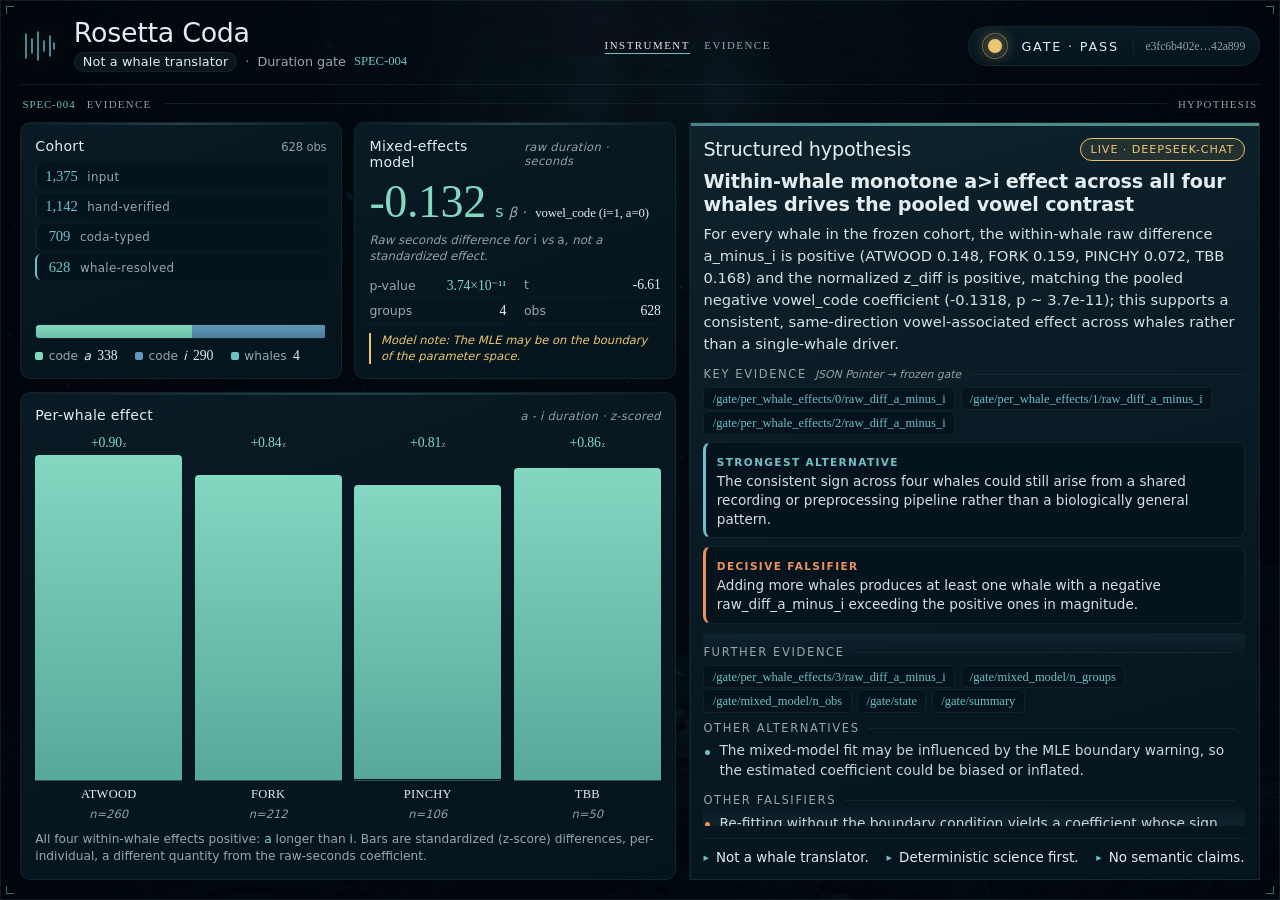
==== commit a6691bf3: "style: rayas largas fuera del texto visible em/en dashes y signo menos tipografico reemplazados en d" ====
--- a/index.html
+++ b/index.html
@@ -3,7 +3,7 @@
 <head>
   <meta charset="utf-8" />
   <meta name="viewport" content="width=device-width, initial-scale=1" />
-  <title>Rosetta Coda — Duration Gate Instrument</title>
+  <title>Rosetta Coda: Duration Gate Instrument</title>
   <meta name="description" content="A deterministic duration-gate instrument for sperm-whale coda research. Not a whale translator." />
   <link rel="canonical" href="/" />
   <link rel="icon" href="data:image/svg+xml,%3Csvg xmlns='http://www.w3.org/2000/svg' viewBox='0 0 40 40'%3E%3Cg fill='none' stroke='%235fd0c4' stroke-width='2.4' stroke-linecap='round'%3E%3Cline x1='7' y1='9' x2='7' y2='31'/%3E%3Cline x1='15' y1='6' x2='15' y2='34'/%3E%3Cline x1='23' y1='14' x2='23' y2='26'/%3E%3Cline x1='31' y1='10' x2='31' y2='30'/%3E%3C/g%3E%3C/svg%3E" />
@@ -93,7 +93,7 @@
           <span class="coef__value mono" id="coef-value">—</span>
           <span class="coef__unit"><span class="coef__s">s</span> β&nbsp;·&nbsp;<span id="coef-label" class="mono">vowel code</span></span>
         </p>
-        <p class="coef__note">Raw seconds difference for <em>i</em> vs <em>a</em> — not a standardized effect.</p>
+        <p class="coef__note">Raw seconds difference for <em>i</em> vs <em>a</em>, not a standardized effect.</p>
         <dl class="stats">
           <div><dt>p-value</dt><dd class="mono" id="p-value">—</dd></div>
           <div><dt>t</dt><dd class="mono" id="t-value">—</dd></div>
@@ -104,18 +104,18 @@
       </article>
 
       <article class="panel panel--whales">
-        <h2 class="panel__title">Per-whale effect <span class="panel__meta">a − i duration · z-scored</span></h2>
+        <h2 class="panel__title">Per-whale effect <span class="panel__meta">a - i duration · z-scored</span></h2>
         <div class="whales" id="whales" aria-label="Within-whale a-minus-i standardized duration effects">
           <p class="empty">No whale effects loaded.</p>
         </div>
-        <p class="whales__foot">All four within-whale effects positive: <em>a</em> longer than <em>i</em>. Bars are standardized (z-score) differences, per-individual — a different quantity from the raw-seconds coefficient.</p>
+        <p class="whales__foot">All four within-whale effects positive: <em>a</em> longer than <em>i</em>. Bars are standardized (z-score) differences, per-individual, a different quantity from the raw-seconds coefficient.</p>
       </article>
     </section>
 
     <section class="hypo" id="hypothesis" aria-label="Structured hypothesis">
       <div class="hypo__head">
         <h2>Structured hypothesis</h2>
-        <span class="hypo__origin" id="hypo-origin" data-origin="mock">Preview — no live model call yet</span>
+        <span class="hypo__origin" id="hypo-origin" data-origin="mock">Preview · no live model call yet</span>
       </div>
       <div class="hypo__pinned" id="hypo-pinned">
         <p class="empty">Awaiting evidence…</p>
--- a/demo/styles.css
+++ b/demo/styles.css
@@ -1,5 +1,5 @@
 /* ══════════════════════════════════════════════════════════════════
-   Rosetta Coda — duration-gate instrument
+   Rosetta Coda: duration-gate instrument
    Aesthetic: CETI-inspired deep ocean hydrophone station.
    Dark abyss, bioluminescent particles, sonar pulse lamp,
    animated click-train identity. Fits one 16:9 viewport.
@@ -8,7 +8,7 @@
 :root {
   color-scheme: dark;
 
-  /* Water column — CETI deep */
+  /* Water column: CETI deep */
   --abyss:   oklch(0.12 0.022 240);
   --deep:    oklch(0.18 0.028 236);
   --panel:   oklch(0.21 0.030 234);
@@ -20,7 +20,7 @@
   --muted: oklch(0.72 0.022 218);
   --faint: oklch(0.70 0.018 220);
 
-  /* Signals — CETI ocean palette */
+  /* Signals: CETI ocean palette */
   --teal:    oklch(0.76 0.08 200);
   --foam:    oklch(0.82 0.09 175);
   --deepsea: oklch(0.65 0.075 235);
@@ -68,7 +68,7 @@
 .particles { position: fixed; inset: 0; pointer-events: none; z-index: 0;
   overflow: hidden; will-change: transform; }
 
-/* Whale silhouette — subtle ambient element */
+/* Whale silhouette: subtle ambient element */
 .whale-bg {
   position: fixed; inset: 0; pointer-events: none; z-index: 0;
   background: url("assets/whale-silhouette.png") right bottom / min(50vw, 600px) auto no-repeat;
@@ -475,7 +475,7 @@
   background: oklch(0.84 0.11 85 / 0.1);
 }
 
-/* Pinned region — head, claim title/text, compact preview. Never scrolls. */
+/* Pinned region: head, claim title/text, compact preview. Never scrolls. */
 .hypo__pinned { flex: none; }
 
 /* Scrollable region with shadow indicator */
@@ -562,7 +562,7 @@
 }
 .creed span::before { content: "▸"; color: var(--teal); font-size: 0.8em; }
 
-/* Preview note — compact single strip */
+/* Preview note: compact single strip */
 .preview-note {
   font-size: 0.78rem; line-height: 1.4; color: oklch(0.86 0.05 48);
   padding: 0.4rem 0.6rem; margin: 0 0 0.6rem;
@@ -604,7 +604,7 @@
   .evidence { grid-template-columns: 1fr; grid-template-areas: "cohort" "model" "whales"; }
   .whales { min-height: 200px; }
   /* On a stacked layout the hypothesis detail flows with the page rather than
-     scrolling inside a short box — everything stays reachable. */
+     scrolling inside a short box: everything stays reachable. */
   .hypo { overflow: visible; }
   .hypo__detail { overflow: visible; max-height: none; background: none; }
 }
